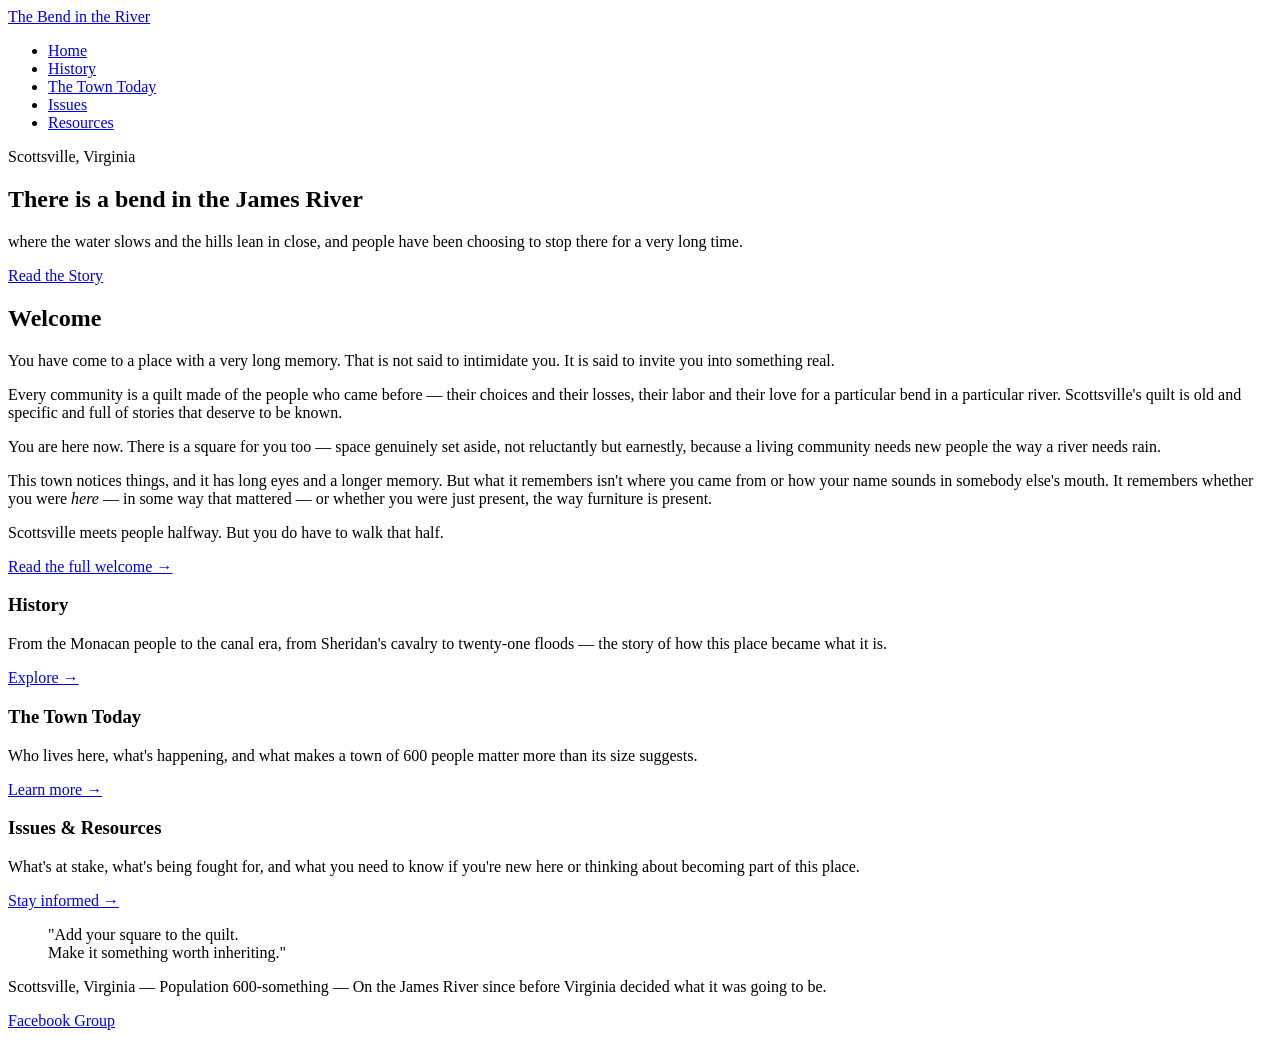
==== index.html @ 0833cd0d "Add files via upload" ====
<!DOCTYPE html>
<html lang="en">
<head>
  <meta charset="UTF-8">
  <meta name="viewport" content="width=device-width, initial-scale=1.0">
  <title>The Bend in the River — Scottsville, Virginia</title>
  <link rel="stylesheet" href="css/style.css">
  <link rel="preconnect" href="https://fonts.googleapis.com">
  <link href="https://fonts.googleapis.com/css2?family=Playfair+Display:ital,wght@0,400;0,700;1,400&family=Crimson+Pro:ital,wght@0,300;0,400;1,300&display=swap" rel="stylesheet">
</head>
<body>

  <header>
    <nav>
      <a href="index.html" class="nav-home">The Bend in the River</a>
      <ul>
        <li><a href="index.html" class="active">Home</a></li>
        <li><a href="history.html">History</a></li>
        <li><a href="today.html">The Town Today</a></li>
        <li><a href="issues.html">Issues</a></li>
        <li><a href="resources.html">Resources</a></li>
      </ul>
    </nav>
  </header>

  <main>

    <section class="hero">
      <div class="hero-text">
        <span class="hero-location">Scottsville, Virginia</span>
        <h1>There is a bend in the James River</h1>
        <p class="hero-sub">where the water slows and the hills lean in close, and people have been choosing to stop there for a very long time.</p>
        <a href="history.html" class="btn">Read the Story</a>
      </div>
      <div class="hero-rule"></div>
    </section>

    <section class="welcome">
      <div class="container">
        <div class="welcome-intro">
          <h2>Welcome</h2>
          <p class="lead">You have come to a place with a very long memory. That is not said to intimidate you. It is said to invite you into something real.</p>
        </div>

        <div class="welcome-body">
          <p>Every community is a quilt made of the people who came before — their choices and their losses, their labor and their love for a particular bend in a particular river. Scottsville's quilt is old and specific and full of stories that deserve to be known.</p>

          <p>You are here now. There is a square for you too — space genuinely set aside, not reluctantly but earnestly, because a living community needs new people the way a river needs rain.</p>

          <p>This town notices things, and it has long eyes and a longer memory. But what it remembers isn't where you came from or how your name sounds in somebody else's mouth. It remembers whether you were <em>here</em> — in some way that mattered — or whether you were just present, the way furniture is present.</p>

          <p>Scottsville meets people halfway. But you do have to walk that half.</p>
        </div>

        <div class="welcome-cta">
          <a href="history.html" class="btn-text">Read the full welcome &rarr;</a>
        </div>
      </div>
    </section>

    <section class="three-columns">
      <div class="container">
        <div class="col">
          <h3>History</h3>
          <p>From the Monacan people to the canal era, from Sheridan's cavalry to twenty-one floods — the story of how this place became what it is.</p>
          <a href="history.html" class="btn-text">Explore &rarr;</a>
        </div>
        <div class="col">
          <h3>The Town Today</h3>
          <p>Who lives here, what's happening, and what makes a town of 600 people matter more than its size suggests.</p>
          <a href="today.html" class="btn-text">Learn more &rarr;</a>
        </div>
        <div class="col">
          <h3>Issues &amp; Resources</h3>
          <p>What's at stake, what's being fought for, and what you need to know if you're new here or thinking about becoming part of this place.</p>
          <a href="issues.html" class="btn-text">Stay informed &rarr;</a>
        </div>
      </div>
    </section>

    <section class="river-quote">
      <blockquote>
        "Add your square to the quilt.<br>Make it something worth inheriting."
      </blockquote>
    </section>

  </main>

  <footer>
    <div class="container">
      <p>Scottsville, Virginia &mdash; Population 600-something &mdash; On the James River since before Virginia decided what it was going to be.</p>
      <p class="footer-links">
        <a href="https://www.facebook.com/groups/scottsvillevirginia" target="_blank">Facebook Group</a>
      </p>
    </div>
  </footer>

</body>
</html>
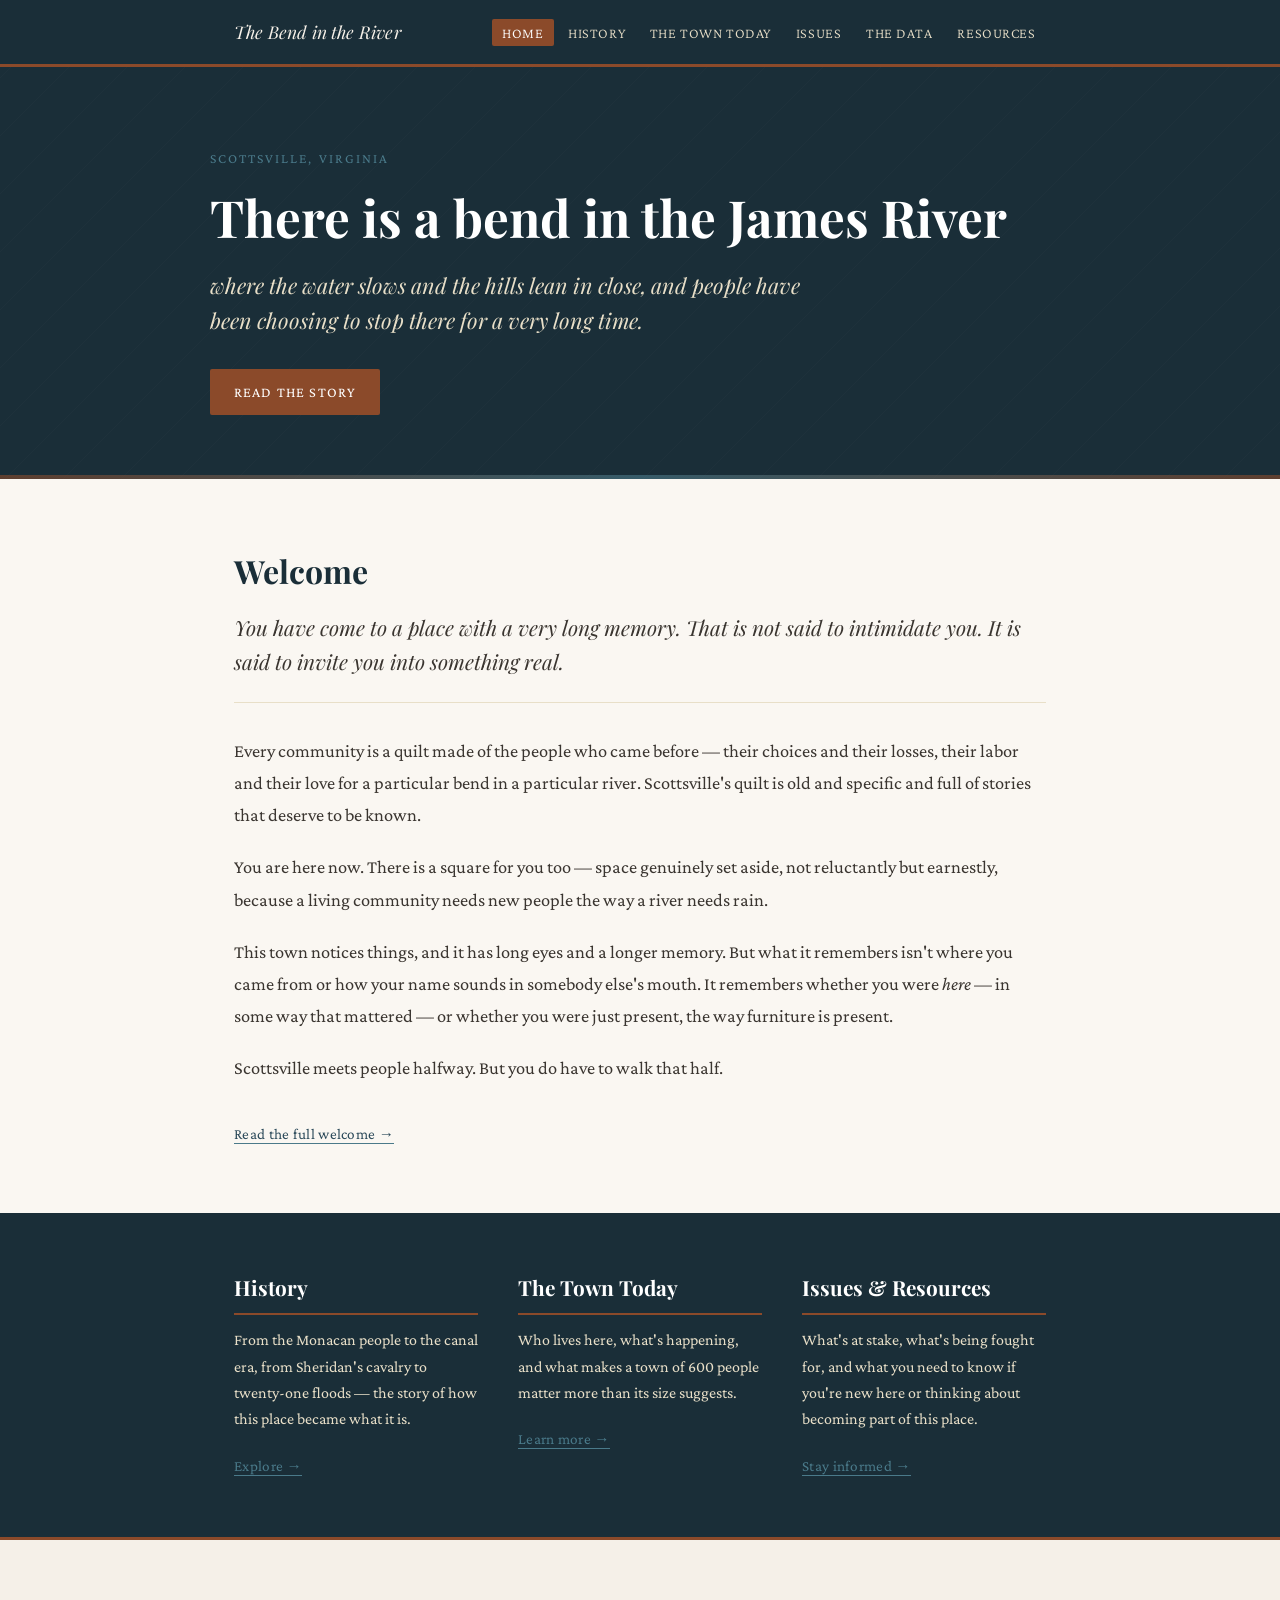
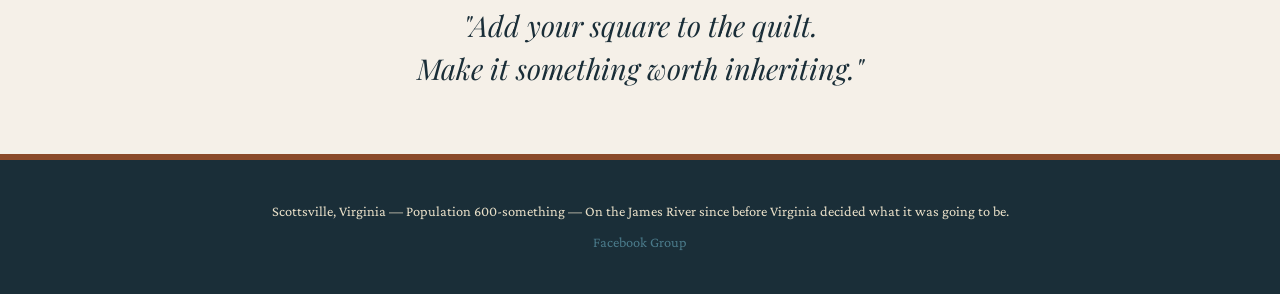
==== commit b25365eb: "Add files via upload" ====
--- a/index.html
+++ b/index.html
@@ -18,6 +18,7 @@
         <li><a href="history.html">History</a></li>
         <li><a href="today.html">The Town Today</a></li>
         <li><a href="issues.html">Issues</a></li>
+        <li><a href="data.html">The Data</a></li>
         <li><a href="resources.html">Resources</a></li>
       </ul>
     </nav>
--- a/css/style.css
+++ b/css/style.css
@@ -0,0 +1,476 @@
+/* =========================================
+   The Bend in the River — Scottsville, VA
+   ========================================= */
+
+:root {
+  --river:       #2c4a5a;
+  --river-deep:  #1a2e38;
+  --river-light: #4a7a8a;
+  --sand:        #f5f0e8;
+  --sand-dark:   #e8dfc8;
+  --ink:         #1e1e1e;
+  --ink-soft:    #3a3530;
+  --stone:       #7a6e62;
+  --rust:        #8b4a2a;
+  --cream:       #faf7f2;
+  --white:       #ffffff;
+
+  --font-display: 'Playfair Display', Georgia, serif;
+  --font-body:    'Crimson Pro', Georgia, serif;
+
+  --max-width: 860px;
+  --nav-height: 64px;
+}
+
+/* ---- Reset & Base ---- */
+
+*, *::before, *::after { box-sizing: border-box; margin: 0; padding: 0; }
+
+html { scroll-behavior: smooth; }
+
+body {
+  font-family: var(--font-body);
+  font-size: 1.15rem;
+  line-height: 1.75;
+  color: var(--ink);
+  background: var(--cream);
+}
+
+img { max-width: 100%; display: block; }
+
+a { color: var(--river); text-decoration: underline; text-underline-offset: 3px; }
+a:hover { color: var(--rust); }
+
+/* ---- Navigation ---- */
+
+header {
+  position: sticky;
+  top: 0;
+  z-index: 100;
+  background: var(--river-deep);
+  border-bottom: 3px solid var(--rust);
+}
+
+nav {
+  max-width: var(--max-width);
+  margin: 0 auto;
+  padding: 0 1.5rem;
+  height: var(--nav-height);
+  display: flex;
+  align-items: center;
+  justify-content: space-between;
+  gap: 2rem;
+}
+
+.nav-home {
+  font-family: var(--font-display);
+  font-size: 1.1rem;
+  font-style: italic;
+  color: var(--sand) !important;
+  text-decoration: none;
+  white-space: nowrap;
+  letter-spacing: 0.01em;
+}
+
+.nav-home:hover { color: var(--white) !important; }
+
+nav ul {
+  list-style: none;
+  display: flex;
+  gap: 0.25rem;
+  flex-wrap: wrap;
+  justify-content: flex-end;
+}
+
+nav ul li a {
+  font-family: var(--font-body);
+  font-size: 0.9rem;
+  font-weight: 300;
+  color: var(--sand-dark);
+  text-decoration: none;
+  padding: 0.35rem 0.65rem;
+  border-radius: 2px;
+  letter-spacing: 0.04em;
+  text-transform: uppercase;
+  transition: background 0.15s, color 0.15s;
+}
+
+nav ul li a:hover,
+nav ul li a.active {
+  background: var(--rust);
+  color: var(--white);
+}
+
+/* ---- Container ---- */
+
+.container {
+  max-width: var(--max-width);
+  margin: 0 auto;
+  padding: 0 1.5rem;
+}
+
+/* ---- Hero (Home) ---- */
+
+.hero {
+  background: var(--river-deep);
+  color: var(--sand);
+  padding: 5rem 1.5rem 4rem;
+  position: relative;
+  overflow: hidden;
+}
+
+.hero::before {
+  content: '';
+  position: absolute;
+  inset: 0;
+  background:
+    repeating-linear-gradient(
+      -45deg,
+      transparent,
+      transparent 40px,
+      rgba(255,255,255,0.015) 40px,
+      rgba(255,255,255,0.015) 41px
+    );
+  pointer-events: none;
+}
+
+.hero-text {
+  max-width: var(--max-width);
+  margin: 0 auto;
+  position: relative;
+}
+
+.hero-location {
+  display: block;
+  font-family: var(--font-body);
+  font-size: 0.85rem;
+  letter-spacing: 0.15em;
+  text-transform: uppercase;
+  color: var(--river-light);
+  margin-bottom: 1rem;
+}
+
+.hero h1 {
+  font-family: var(--font-display);
+  font-size: clamp(2rem, 5vw, 3.2rem);
+  font-weight: 700;
+  line-height: 1.2;
+  color: var(--white);
+  margin-bottom: 1.25rem;
+}
+
+.hero-sub {
+  font-family: var(--font-display);
+  font-style: italic;
+  font-size: clamp(1.1rem, 2.5vw, 1.35rem);
+  color: var(--sand-dark);
+  max-width: 620px;
+  line-height: 1.6;
+  margin-bottom: 2rem;
+}
+
+.hero-rule {
+  position: absolute;
+  bottom: 0;
+  left: 0;
+  right: 0;
+  height: 4px;
+  background: linear-gradient(90deg, var(--rust), var(--river-light), var(--rust));
+  opacity: 0.6;
+}
+
+/* ---- Buttons ---- */
+
+.btn {
+  display: inline-block;
+  background: var(--rust);
+  color: var(--white);
+  font-family: var(--font-body);
+  font-size: 0.9rem;
+  letter-spacing: 0.08em;
+  text-transform: uppercase;
+  text-decoration: none;
+  padding: 0.65rem 1.5rem;
+  border-radius: 2px;
+  transition: background 0.15s;
+}
+
+.btn:hover { background: var(--river); color: var(--white); }
+
+.btn-text {
+  font-family: var(--font-body);
+  font-size: 0.95rem;
+  color: var(--river);
+  text-decoration: none;
+  letter-spacing: 0.02em;
+  border-bottom: 1px solid var(--river-light);
+  padding-bottom: 1px;
+  transition: color 0.15s, border-color 0.15s;
+}
+
+.btn-text:hover { color: var(--rust); border-color: var(--rust); }
+
+/* ---- Welcome Section ---- */
+
+.welcome {
+  padding: 4rem 0;
+  background: var(--cream);
+}
+
+.welcome-intro {
+  margin-bottom: 2rem;
+  padding-bottom: 1.5rem;
+  border-bottom: 1px solid var(--sand-dark);
+}
+
+.welcome-intro h2 {
+  font-family: var(--font-display);
+  font-size: 2rem;
+  color: var(--river-deep);
+  margin-bottom: 0.75rem;
+}
+
+.lead {
+  font-family: var(--font-display);
+  font-style: italic;
+  font-size: 1.3rem;
+  color: var(--ink-soft);
+  line-height: 1.6;
+}
+
+.welcome-body p {
+  margin-bottom: 1.25rem;
+  color: var(--ink-soft);
+}
+
+.welcome-cta {
+  margin-top: 2rem;
+}
+
+/* ---- Three Columns ---- */
+
+.three-columns {
+  background: var(--river-deep);
+  padding: 3.5rem 0;
+  color: var(--sand);
+}
+
+.three-columns .container {
+  display: grid;
+  grid-template-columns: repeat(auto-fit, minmax(220px, 1fr));
+  gap: 2.5rem;
+}
+
+.col h3 {
+  font-family: var(--font-display);
+  font-size: 1.3rem;
+  color: var(--white);
+  margin-bottom: 0.75rem;
+  padding-bottom: 0.5rem;
+  border-bottom: 2px solid var(--rust);
+}
+
+.col p {
+  font-size: 1rem;
+  color: var(--sand-dark);
+  margin-bottom: 1rem;
+  line-height: 1.65;
+}
+
+.col .btn-text {
+  color: var(--river-light);
+  border-color: var(--river-light);
+}
+
+.col .btn-text:hover { color: var(--white); border-color: var(--white); }
+
+/* ---- River Quote ---- */
+
+.river-quote {
+  background: var(--sand);
+  padding: 4rem 1.5rem;
+  text-align: center;
+  border-top: 3px solid var(--rust);
+  border-bottom: 3px solid var(--rust);
+}
+
+.river-quote blockquote {
+  font-family: var(--font-display);
+  font-style: italic;
+  font-size: clamp(1.3rem, 3vw, 1.8rem);
+  color: var(--river-deep);
+  line-height: 1.5;
+  max-width: 600px;
+  margin: 0 auto;
+}
+
+/* ---- Page Hero (interior pages) ---- */
+
+.page-hero {
+  background: var(--river-deep);
+  color: var(--sand);
+  padding: 3.5rem 1.5rem 3rem;
+  border-bottom: 3px solid var(--rust);
+}
+
+.page-hero h1 {
+  font-family: var(--font-display);
+  font-size: clamp(1.8rem, 4vw, 2.8rem);
+  color: var(--white);
+  margin-bottom: 0.5rem;
+}
+
+.page-sub {
+  font-family: var(--font-display);
+  font-style: italic;
+  font-size: 1.15rem;
+  color: var(--sand-dark);
+}
+
+/* ---- Prose Section ---- */
+
+.prose-section {
+  padding: 3.5rem 0 5rem;
+}
+
+.prose h2 {
+  font-family: var(--font-display);
+  font-size: 1.6rem;
+  color: var(--river-deep);
+  margin: 2.5rem 0 0.75rem;
+  padding-bottom: 0.4rem;
+  border-bottom: 1px solid var(--sand-dark);
+}
+
+.prose p {
+  margin-bottom: 1.25rem;
+  color: var(--ink-soft);
+}
+
+.prose em { font-style: italic; }
+
+.prose ul, .prose ol {
+  margin: 0 0 1.25rem 1.5rem;
+  color: var(--ink-soft);
+}
+
+.prose li { margin-bottom: 0.4rem; }
+
+.pullquote {
+  font-family: var(--font-display);
+  font-style: italic;
+  font-size: 1.3rem !important;
+  color: var(--river-deep) !important;
+  border-left: 4px solid var(--rust);
+  padding: 0.5rem 0 0.5rem 1.5rem;
+  margin: 2rem 0 !important;
+}
+
+.closing {
+  font-family: var(--font-display);
+  font-weight: 700;
+  font-size: 1.15rem !important;
+  color: var(--river-deep) !important;
+  margin-top: 2rem !important;
+}
+
+.closing-small {
+  font-family: var(--font-display);
+  font-style: italic;
+  color: var(--stone) !important;
+}
+
+/* ---- News Placeholder ---- */
+
+.news-placeholder,
+.issue-placeholder,
+.resource-placeholder {
+  background: var(--sand);
+  border-left: 4px solid var(--sand-dark);
+  padding: 1.25rem 1.5rem;
+  margin: 1.5rem 0;
+  border-radius: 2px;
+}
+
+.news-placeholder p,
+.issue-placeholder p,
+.resource-placeholder p {
+  margin: 0;
+  color: var(--stone) !important;
+  font-style: italic;
+}
+
+/* ---- Resource List ---- */
+
+.resource-list {
+  list-style: none;
+  margin: 0 0 2rem 0;
+}
+
+.resource-list li {
+  padding: 0.6rem 0;
+  border-bottom: 1px solid var(--sand-dark);
+  color: var(--ink-soft);
+}
+
+.resource-list li:last-child { border-bottom: none; }
+
+/* ---- Footer ---- */
+
+footer {
+  background: var(--river-deep);
+  color: var(--sand-dark);
+  padding: 2.5rem 0;
+  text-align: center;
+  border-top: 3px solid var(--rust);
+}
+
+footer p {
+  font-size: 0.9rem;
+  line-height: 1.6;
+  margin-bottom: 0.5rem;
+}
+
+footer p:last-child { margin-bottom: 0; }
+
+.footer-links a {
+  color: var(--river-light);
+  text-decoration: none;
+  font-size: 0.9rem;
+  margin: 0 0.5rem;
+  border-bottom: 1px solid transparent;
+  transition: border-color 0.15s, color 0.15s;
+}
+
+.footer-links a:hover {
+  color: var(--white);
+  border-color: var(--white);
+}
+
+/* ---- Responsive ---- */
+
+@media (max-width: 640px) {
+  nav {
+    flex-direction: column;
+    height: auto;
+    padding: 0.75rem 1rem;
+    gap: 0.5rem;
+  }
+
+  nav ul {
+    justify-content: center;
+    gap: 0.15rem;
+  }
+
+  nav ul li a {
+    font-size: 0.8rem;
+    padding: 0.25rem 0.5rem;
+  }
+
+  .hero { padding: 3rem 1.25rem 3rem; }
+
+  .three-columns .container {
+    grid-template-columns: 1fr;
+    gap: 2rem;
+  }
+}
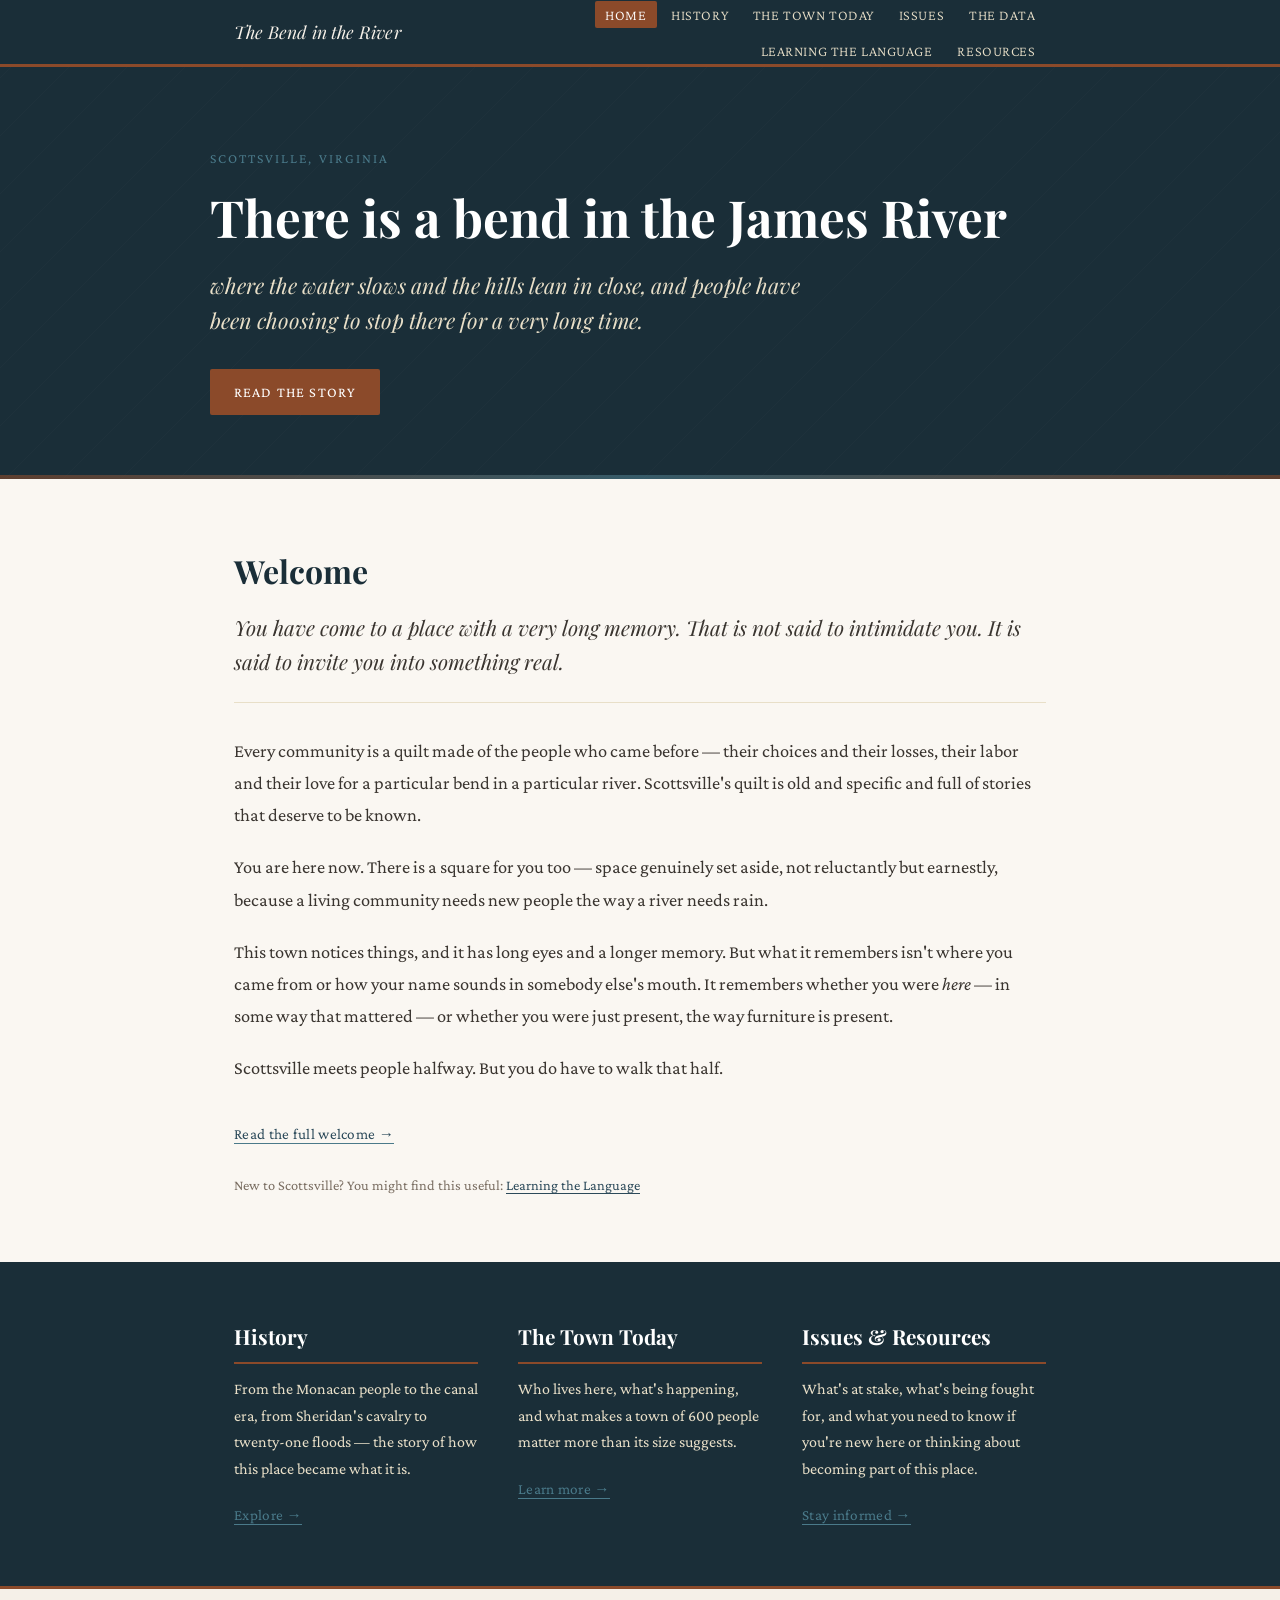
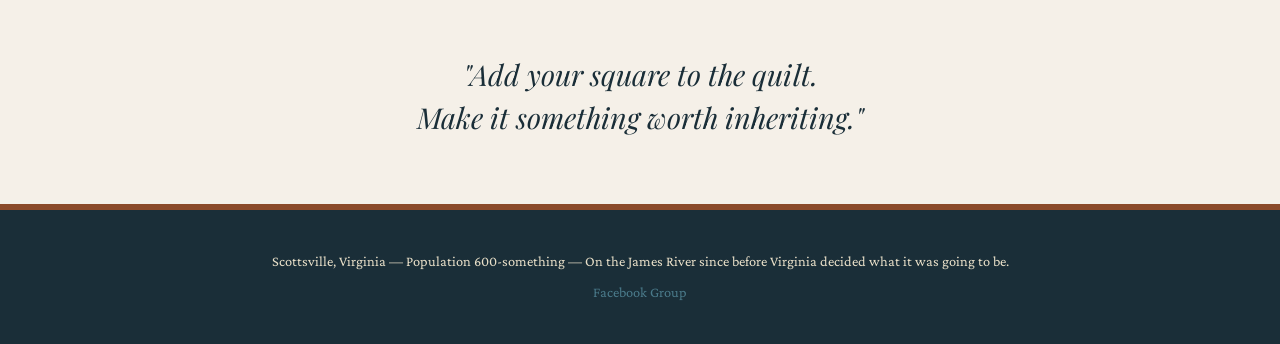
==== commit 3d235e0e: "Add files via upload" ====
--- a/index.html
+++ b/index.html
@@ -19,6 +19,7 @@
         <li><a href="today.html">The Town Today</a></li>
         <li><a href="issues.html">Issues</a></li>
         <li><a href="data.html">The Data</a></li>
+        <li><a href="language.html">Learning the Language</a></li>
         <li><a href="resources.html">Resources</a></li>
       </ul>
     </nav>
@@ -55,6 +56,7 @@
 
         <div class="welcome-cta">
           <a href="history.html" class="btn-text">Read the full welcome &rarr;</a>
+          <p style="margin-top:1.5rem; font-size:0.9rem; color:var(--stone);">New to Scottsville? You might find this useful: <a href="language.html" style="color:var(--river);">Learning the Language</a></p>
         </div>
       </div>
     </section>
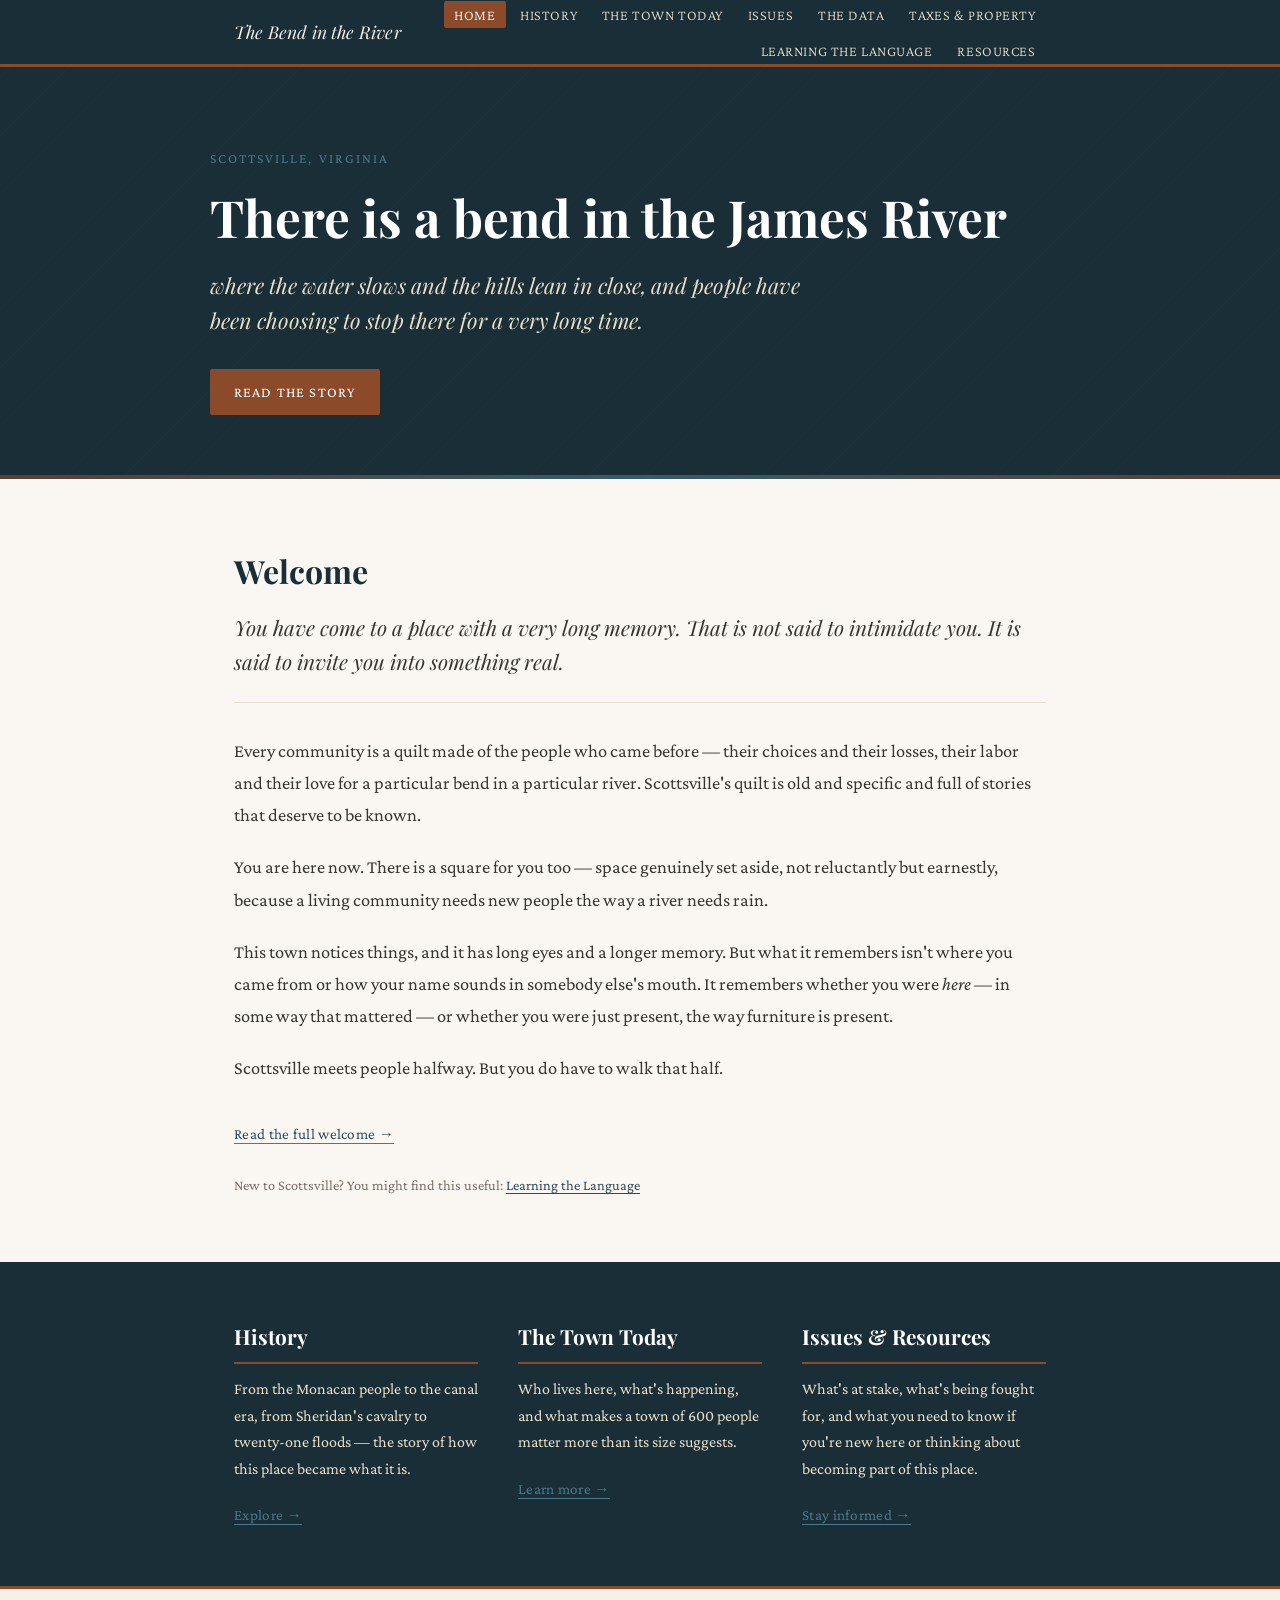
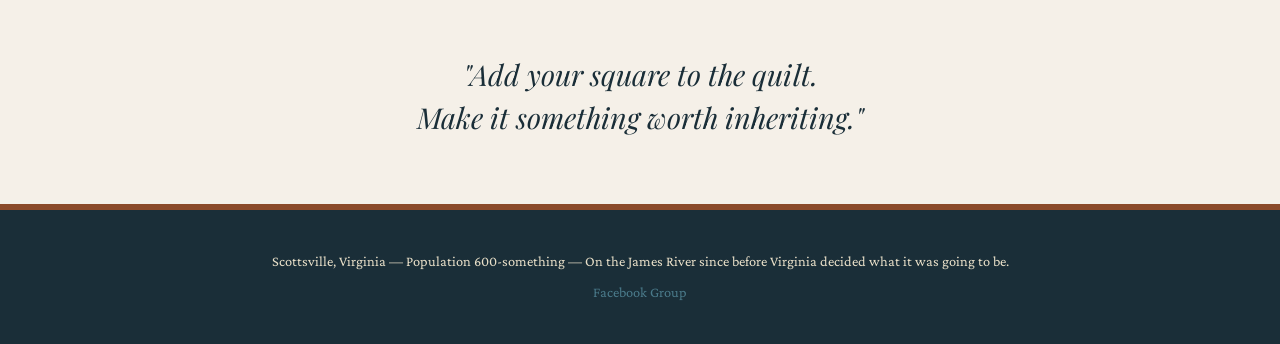
==== commit 4916ab9a: "Add files via upload" ====
--- a/index.html
+++ b/index.html
@@ -19,6 +19,7 @@
         <li><a href="today.html">The Town Today</a></li>
         <li><a href="issues.html">Issues</a></li>
         <li><a href="data.html">The Data</a></li>
+        <li><a href="taxes.html">Taxes &amp; Property</a></li>
         <li><a href="language.html">Learning the Language</a></li>
         <li><a href="resources.html">Resources</a></li>
       </ul>
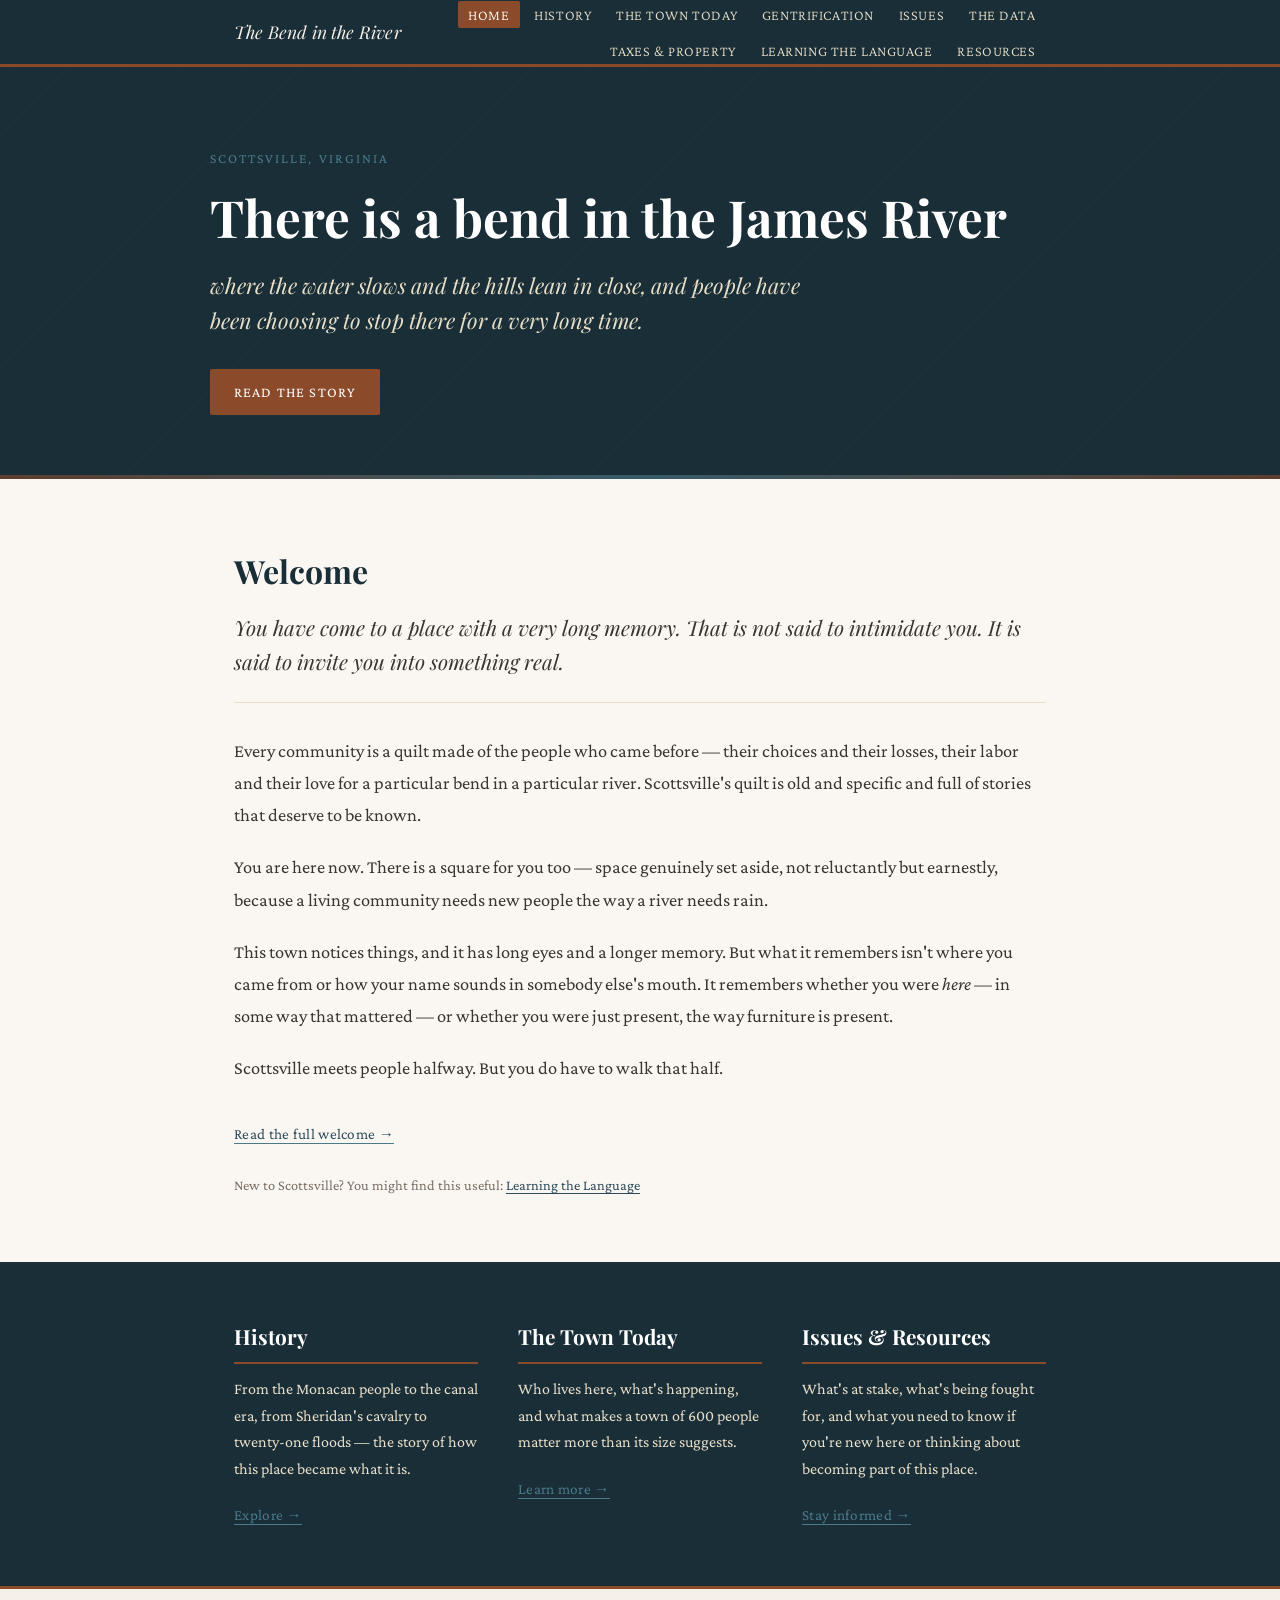
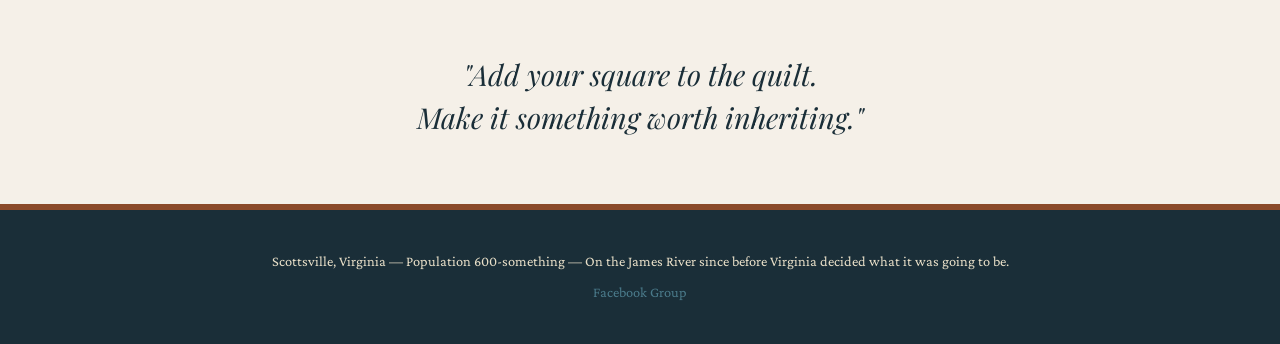
==== commit 413b44db: "Add files via upload" ====
--- a/index.html
+++ b/index.html
@@ -17,6 +17,7 @@
         <li><a href="index.html" class="active">Home</a></li>
         <li><a href="history.html">History</a></li>
         <li><a href="today.html">The Town Today</a></li>
+        <li><a href="gentrification.html">Gentrification</a></li>
         <li><a href="issues.html">Issues</a></li>
         <li><a href="data.html">The Data</a></li>
         <li><a href="taxes.html">Taxes &amp; Property</a></li>
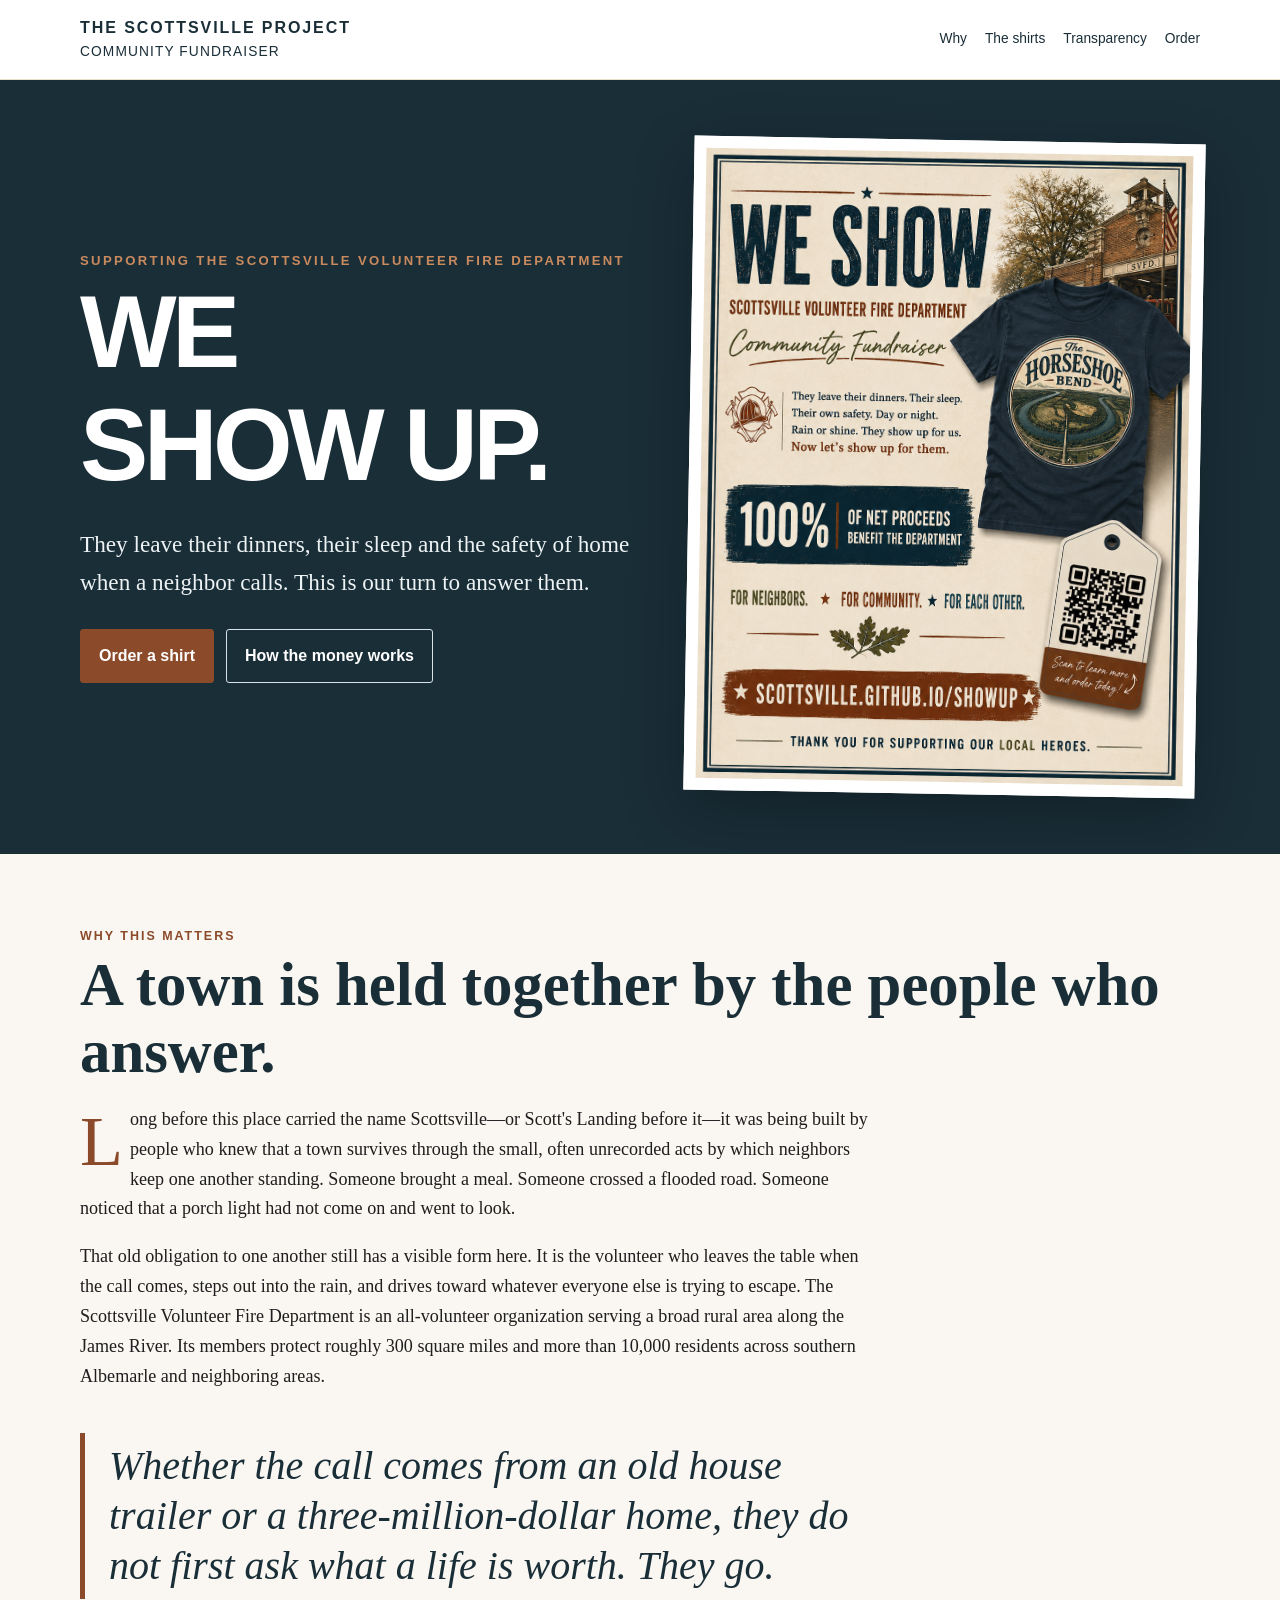
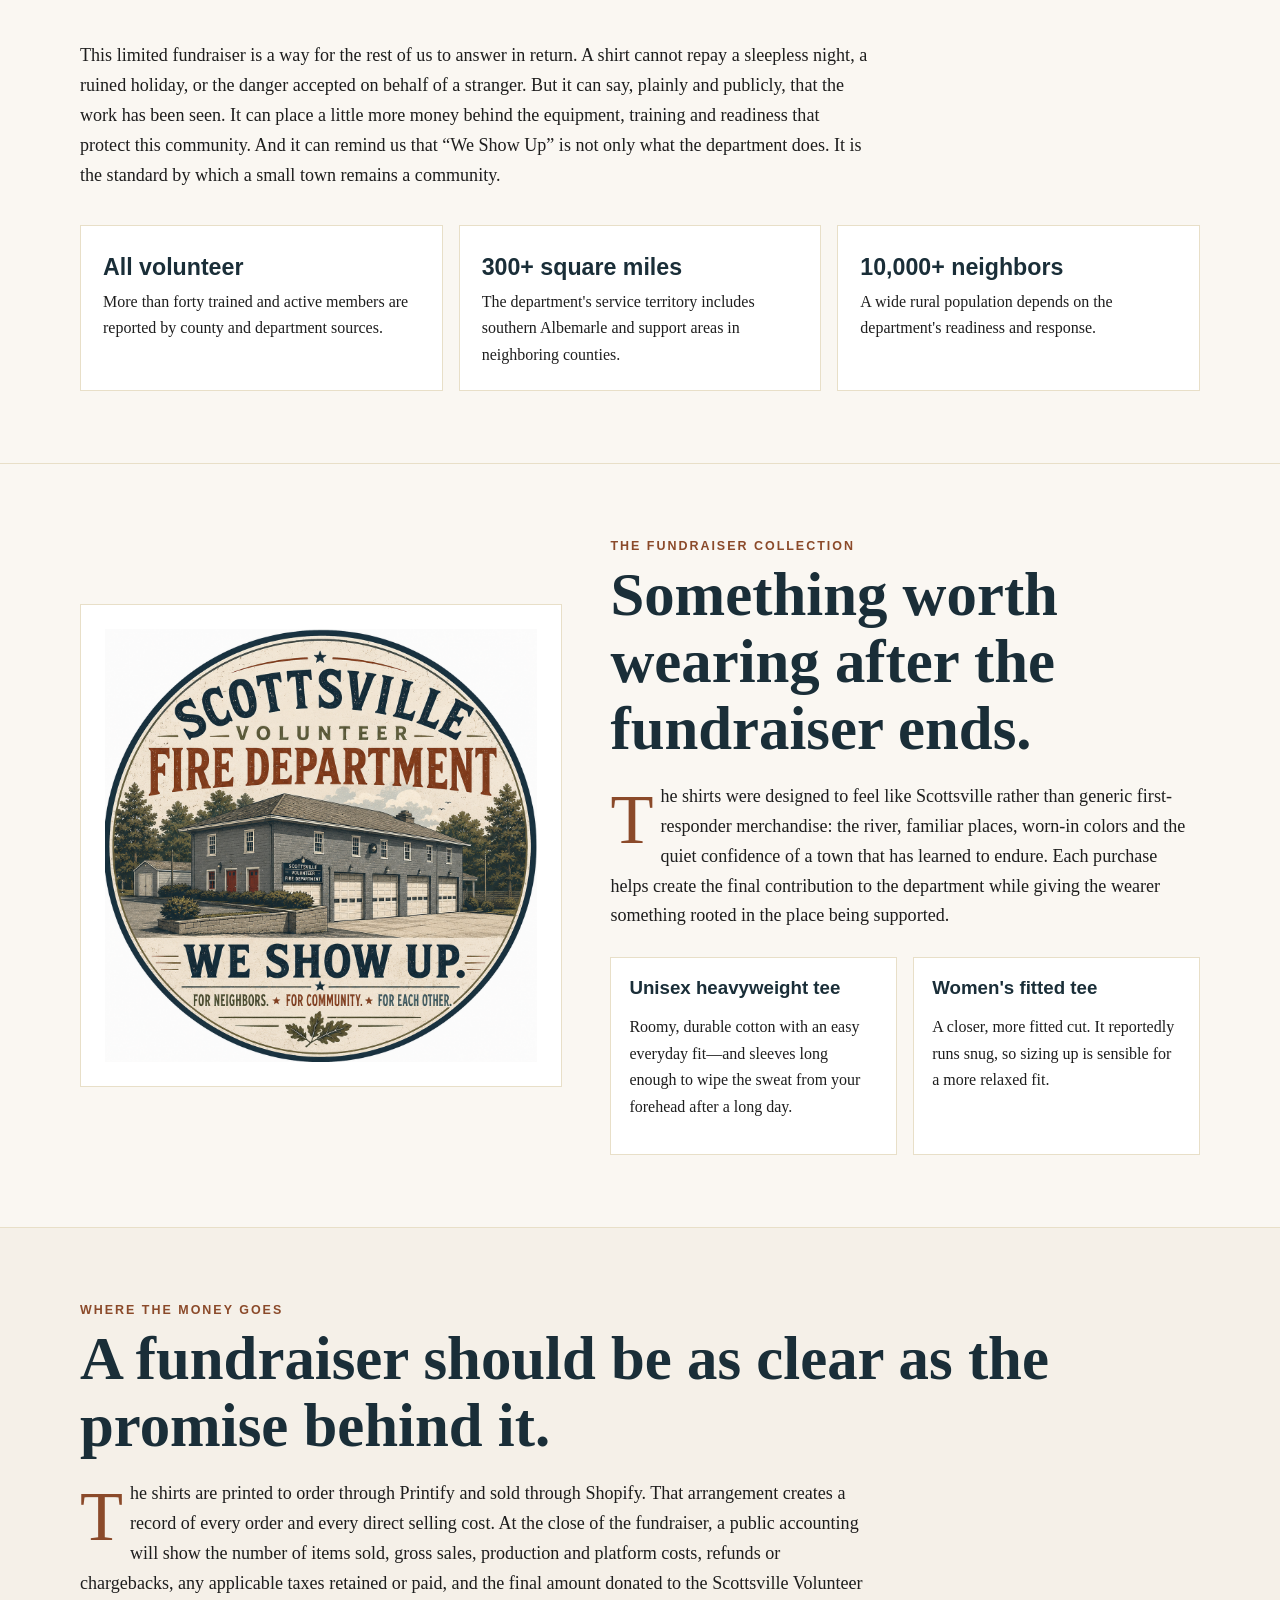
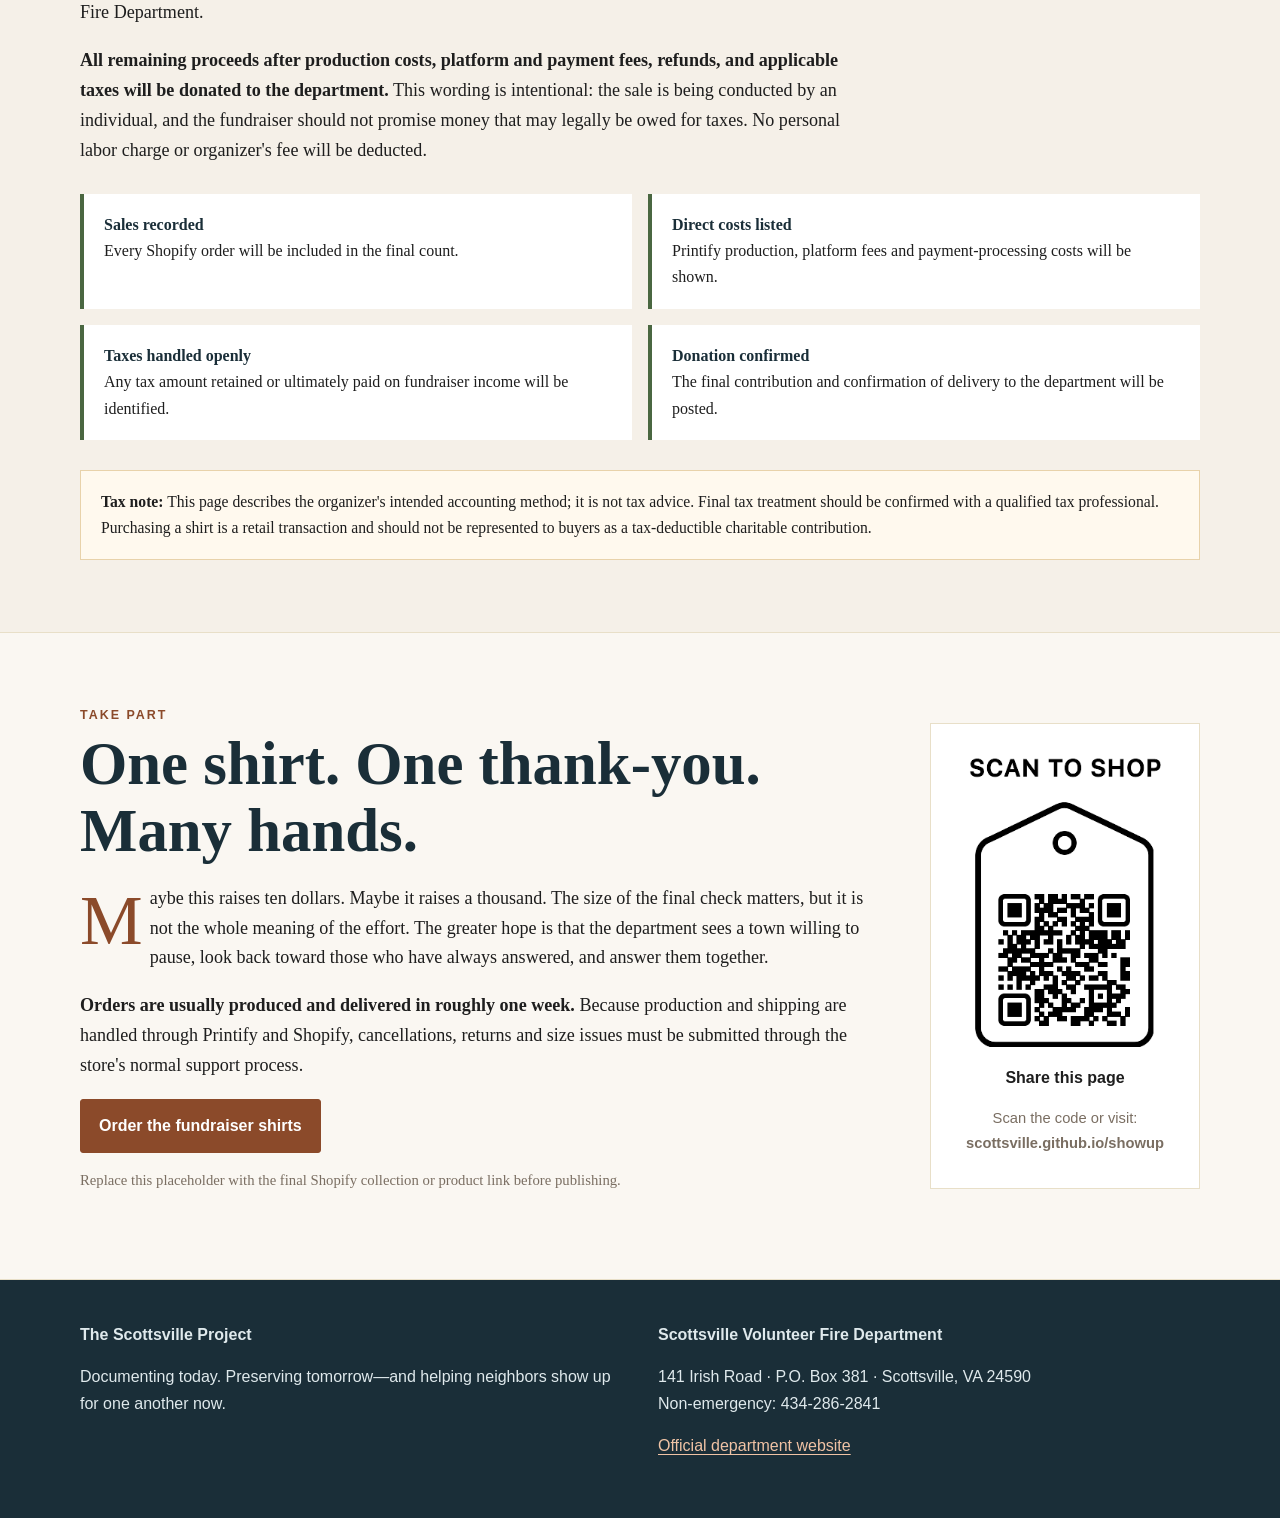
==== commit f2810b00: "Add files via upload" ====
--- a/index.html
+++ b/index.html
@@ -1,104 +1,19 @@
-<!DOCTYPE html>
-<html lang="en">
-<head>
-  <meta charset="UTF-8">
-  <meta name="viewport" content="width=device-width, initial-scale=1.0">
-  <title>The Bend in the River — Scottsville, Virginia</title>
-  <link rel="stylesheet" href="css/style.css">
-  <link rel="preconnect" href="https://fonts.googleapis.com">
-  <link href="https://fonts.googleapis.com/css2?family=Playfair+Display:ital,wght@0,400;0,700;1,400&family=Crimson+Pro:ital,wght@0,300;0,400;1,300&display=swap" rel="stylesheet">
-</head>
+<!doctype html>
+<html lang="en"><head><meta charset="utf-8"><meta name="viewport" content="width=device-width, initial-scale=1">
+<title>We Show Up — Scottsville Volunteer Fire Department Fundraiser</title>
+<meta name="description" content="A community T-shirt fundraiser supporting the Scottsville Volunteer Fire Department.">
+<style>
+:root{--river-deep:#1a2e38;--river:#2c4a5a;--rust:#8b4a2a;--rust-light:#c98a5e;--moss:#4a6741;--sand:#f5f0e8;--sand-dark:#e8dfc8;--cream:#faf7f2;--ink:#1e1e1e;--stone:#7a6e62}
+*{box-sizing:border-box}html{scroll-behavior:smooth}body{margin:0;background:var(--cream);color:var(--ink);font-family:Georgia,"Times New Roman",serif;line-height:1.65}a{color:var(--rust);text-decoration-thickness:1px;text-underline-offset:3px}img{max-width:100%;display:block}.wrap{width:min(1120px,calc(100% - 32px));margin:auto}.sitebar{background:white;border-bottom:1px solid var(--sand-dark)}.sitebar .wrap{display:flex;align-items:center;justify-content:space-between;gap:20px;padding:15px 0}.brand{font-family:Arial,Helvetica,sans-serif;letter-spacing:.08em;text-transform:uppercase;font-size:.86rem;color:var(--river-deep)}.brand strong{display:block;font-size:1rem;letter-spacing:.12em}nav{display:flex;gap:18px;flex-wrap:wrap;font-family:Arial,Helvetica,sans-serif;font-size:.86rem}nav a{color:var(--river-deep);text-decoration:none}.hero{background:var(--river-deep);color:white;overflow:hidden}.hero-grid{display:grid;grid-template-columns:1.05fr .95fr;gap:44px;align-items:center;padding:60px 0}.eyebrow{font-family:Arial,Helvetica,sans-serif;text-transform:uppercase;letter-spacing:.18em;color:var(--rust-light);font-size:.82rem;font-weight:700}h1,h2,h3{line-height:1.1}h1{font-family:Arial,Helvetica,sans-serif;font-size:clamp(3rem,8vw,6.8rem);letter-spacing:-.045em;margin:.25rem 0 1rem}.hero .lead{font-size:clamp(1.15rem,2vw,1.45rem);max-width:650px;color:#edf3f4}.hero-actions{display:flex;gap:12px;flex-wrap:wrap;margin-top:28px}.button{display:inline-block;padding:13px 18px;border-radius:3px;background:var(--rust);color:white;font-family:Arial,Helvetica,sans-serif;font-weight:700;text-decoration:none;border:1px solid var(--rust)}.button.secondary{background:transparent;border-color:#d8e4e8;color:white}.hero-art{background:white;border:12px solid white;box-shadow:0 20px 60px rgba(0,0,0,.28);transform:rotate(1deg)}main section{padding:72px 0;border-bottom:1px solid var(--sand-dark)}.section-kicker{font-family:Arial,Helvetica,sans-serif;color:var(--rust);text-transform:uppercase;letter-spacing:.16em;font-size:.78rem;font-weight:700}h2{font-size:clamp(2rem,5vw,3.8rem);color:var(--river-deep);margin:.35rem 0 1.2rem}.prose{max-width:790px;font-size:1.13rem}.prose p:first-of-type::first-letter{float:left;font-size:4.4rem;line-height:.8;padding:.12em .1em 0 0;color:var(--rust)}.pullquote{margin:42px 0;border-left:5px solid var(--rust);padding:8px 0 8px 24px;color:var(--river-deep);font-size:clamp(1.55rem,3.3vw,2.5rem);line-height:1.25;font-style:italic}.facts{display:grid;grid-template-columns:repeat(3,1fr);gap:16px;margin-top:34px}.fact{background:white;border:1px solid var(--sand-dark);padding:22px}.fact strong{display:block;font-family:Arial,Helvetica,sans-serif;color:var(--river-deep);font-size:1.45rem;margin-bottom:3px}.design-grid{display:grid;grid-template-columns:.9fr 1.1fr;gap:48px;align-items:center}.badge-card{background:white;padding:24px;border:1px solid var(--sand-dark)}.badge-card img{margin:auto}.products{display:grid;grid-template-columns:repeat(2,1fr);gap:16px;margin-top:26px}.product{background:white;border:1px solid var(--sand-dark);padding:18px}.product h3{font-family:Arial,Helvetica,sans-serif;color:var(--river-deep);margin:.1rem 0 .5rem}.transparency{background:var(--sand)}.ledger{display:grid;grid-template-columns:repeat(2,1fr);gap:16px;margin-top:28px}.ledger div{background:white;border-left:4px solid var(--moss);padding:18px 20px}.ledger strong{color:var(--river-deep)}.note{margin-top:30px;padding:18px 20px;background:#fff9ee;border:1px solid #e8d2aa;font-size:.98rem}.order-grid{display:grid;grid-template-columns:1fr 270px;gap:44px;align-items:center}.qr-card{background:white;border:1px solid var(--sand-dark);padding:18px;text-align:center;font-family:Arial,Helvetica,sans-serif}.qr-card img{margin:auto;max-width:210px}.fineprint{color:var(--stone);font-size:.92rem}footer{background:var(--river-deep);color:#dfe9ec;padding:42px 0;font-family:Arial,Helvetica,sans-serif}footer a{color:#f0c3a5}.footer-grid{display:grid;grid-template-columns:1fr 1fr;gap:36px}@media(max-width:800px){.hero-grid,.design-grid,.order-grid,.footer-grid{grid-template-columns:1fr}.hero-art{max-width:600px;margin:auto}.facts{grid-template-columns:1fr}.products,.ledger{grid-template-columns:1fr}nav{display:none}}
+</style></head>
 <body>
-
-  <header>
-    <nav>
-      <a href="index.html" class="nav-home">The Bend in the River</a>
-      <ul>
-        <li><a href="index.html" class="active">Home</a></li>
-        <li><a href="history.html">History</a></li>
-        <li><a href="today.html">The Town Today</a></li>
-        <li><a href="gentrification.html">Gentrification</a></li>
-        <li><a href="issues.html">Issues</a></li>
-        <li><a href="data.html">The Data</a></li>
-        <li><a href="taxes.html">Taxes &amp; Property</a></li>
-        <li><a href="language.html">Learning the Language</a></li>
-        <li><a href="resources.html">Resources</a></li>
-      </ul>
-    </nav>
-  </header>
-
-  <main>
-
-    <section class="hero">
-      <div class="hero-text">
-        <span class="hero-location">Scottsville, Virginia</span>
-        <h1>There is a bend in the James River</h1>
-        <p class="hero-sub">where the water slows and the hills lean in close, and people have been choosing to stop there for a very long time.</p>
-        <a href="history.html" class="btn">Read the Story</a>
-      </div>
-      <div class="hero-rule"></div>
-    </section>
-
-    <section class="welcome">
-      <div class="container">
-        <div class="welcome-intro">
-          <h2>Welcome</h2>
-          <p class="lead">You have come to a place with a very long memory. That is not said to intimidate you. It is said to invite you into something real.</p>
-        </div>
-
-        <div class="welcome-body">
-          <p>Every community is a quilt made of the people who came before — their choices and their losses, their labor and their love for a particular bend in a particular river. Scottsville's quilt is old and specific and full of stories that deserve to be known.</p>
-
-          <p>You are here now. There is a square for you too — space genuinely set aside, not reluctantly but earnestly, because a living community needs new people the way a river needs rain.</p>
-
-          <p>This town notices things, and it has long eyes and a longer memory. But what it remembers isn't where you came from or how your name sounds in somebody else's mouth. It remembers whether you were <em>here</em> — in some way that mattered — or whether you were just present, the way furniture is present.</p>
-
-          <p>Scottsville meets people halfway. But you do have to walk that half.</p>
-        </div>
-
-        <div class="welcome-cta">
-          <a href="history.html" class="btn-text">Read the full welcome &rarr;</a>
-          <p style="margin-top:1.5rem; font-size:0.9rem; color:var(--stone);">New to Scottsville? You might find this useful: <a href="language.html" style="color:var(--river);">Learning the Language</a></p>
-        </div>
-      </div>
-    </section>
-
-    <section class="three-columns">
-      <div class="container">
-        <div class="col">
-          <h3>History</h3>
-          <p>From the Monacan people to the canal era, from Sheridan's cavalry to twenty-one floods — the story of how this place became what it is.</p>
-          <a href="history.html" class="btn-text">Explore &rarr;</a>
-        </div>
-        <div class="col">
-          <h3>The Town Today</h3>
-          <p>Who lives here, what's happening, and what makes a town of 600 people matter more than its size suggests.</p>
-          <a href="today.html" class="btn-text">Learn more &rarr;</a>
-        </div>
-        <div class="col">
-          <h3>Issues &amp; Resources</h3>
-          <p>What's at stake, what's being fought for, and what you need to know if you're new here or thinking about becoming part of this place.</p>
-          <a href="issues.html" class="btn-text">Stay informed &rarr;</a>
-        </div>
-      </div>
-    </section>
-
-    <section class="river-quote">
-      <blockquote>
-        "Add your square to the quilt.<br>Make it something worth inheriting."
-      </blockquote>
-    </section>
-
-  </main>
-
-  <footer>
-    <div class="container">
-      <p>Scottsville, Virginia &mdash; Population 600-something &mdash; On the James River since before Virginia decided what it was going to be.</p>
-      <p class="footer-links">
-        <a href="https://www.facebook.com/groups/scottsvillevirginia" target="_blank">Facebook Group</a>
-      </p>
-    </div>
-  </footer>
-
-</body>
-</html>
+<header class="sitebar"><div class="wrap"><div class="brand"><strong>The Scottsville Project</strong>Community Fundraiser</div><nav><a href="#story">Why</a><a href="#design">The shirts</a><a href="#transparency">Transparency</a><a href="#order">Order</a></nav></div></header>
+<section class="hero"><div class="wrap hero-grid"><div><div class="eyebrow">Supporting the Scottsville Volunteer Fire Department</div><h1>WE<br>SHOW UP.</h1><p class="lead">They leave their dinners, their sleep and the safety of home when a neighbor calls. This is our turn to answer them.</p><div class="hero-actions"><a class="button" href="#order">Order a shirt</a><a class="button secondary" href="#transparency">How the money works</a></div></div><div class="hero-art"><img src="[data-uri]